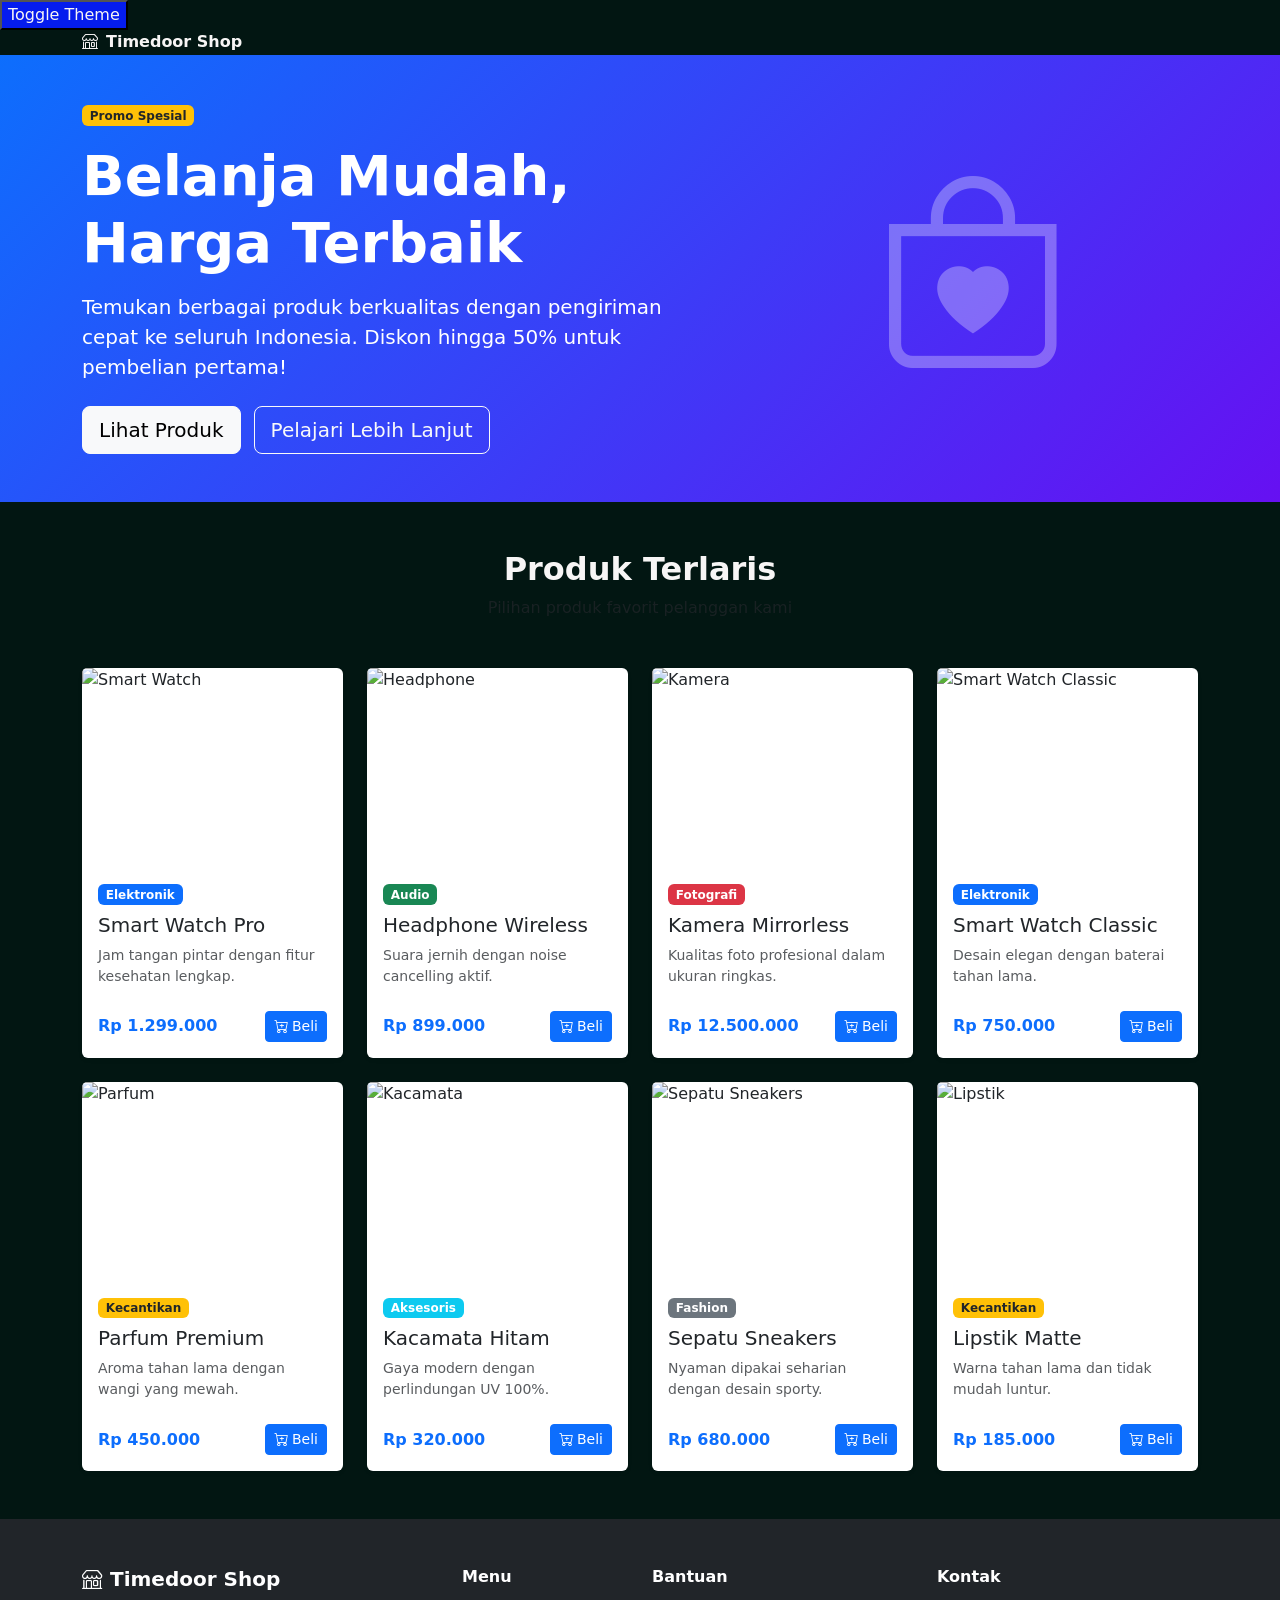
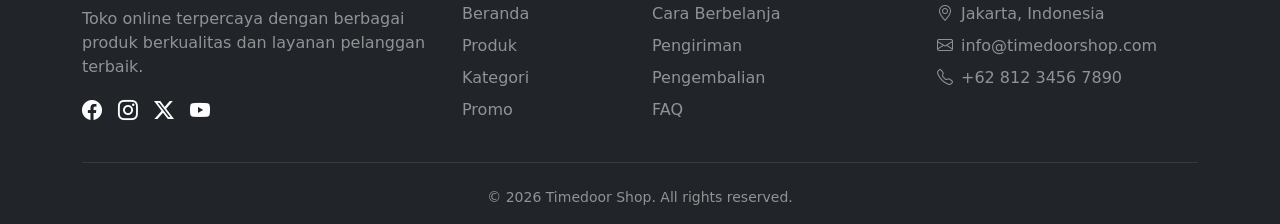
==== index.html @ d0fc8933 "Ini project" ====
<!DOCTYPE html>
<html lang="id">
<head>
  <meta charset="UTF-8">
  <meta name="viewport" content="width=device-width, initial-scale=1.0">
  <title>Timedoor Shop</title>
  <link href="https://cdn.jsdelivr.net/npm/bootstrap@5.3.3/dist/css/bootstrap.min.css" rel="stylesheet">
  <link href="https://cdn.jsdelivr.net/npm/bootstrap-icons@1.11.3/font/bootstrap-icons.min.css" rel="stylesheet">
  <link rel="stylesheet" href="style.css">
  <style>
    .hero {
      background: linear-gradient(135deg, #0d6efd 0%, #6610f2 100%);
      min-height: 420px;
    }
    .product-card img {
      height: 200px;
      object-fit: cover;
    }
    .product-card {
      transition: transform 0.2s, box-shadow 0.2s;
    }
    .product-card:hover {
      transform: translateY(-4px);
      box-shadow: 0 8px 24px rgba(0, 0, 0, 0.12);
    }
    footer a {
      text-decoration: none;
    }
    footer a:hover {
      text-decoration: underline;
    }
  </style>
</head>
<body>
  <button id="theme-toggle">Toggle Theme</button>

  <!-- Header Navigation -->
   <div id="navbar></div>
  <!-- <nav class="navbar navbar-expand-lg text-menu bg-nav sticky-top">
    <div class="container">
      <a class="navbar-brand fw-bold" href="#">
        <i class="bi bi-shop me-2"></i>Timedoor Shop
      </a>
      <button class="navbar-toggler" type="button" data-bs-toggle="collapse" data-bs-target="#navbarNav">
        <span class="navbar-toggler-icon"></span>
      </button>
      <div class="collapse navbar-collapse" id="navbarNav">
        <ul class="navbar-nav me-auto">
          <li class="nav-item">
            <a class="nav-link" href="#">Beranda</a>
          </li>
          <li class="nav-item">
            <a class="nav-link" href="#produk">Produk</a>
          </li>
          <li class="nav-item">
            <a class="nav-link" href="#">Kategori</a>
          </li>
          <li class="nav-item">
            <a class="nav-link" href="#">Tentang</a>
          </li>
        </ul>
        <form class="d-flex me-3" role="search">
          <input class="form-control me-2" type="search" placeholder="Cari produk..." aria-label="Search">
          <button class="btn btn-outline-light" type="submit">
            <i class="bi bi-search"></i>
          </button>
        </form>
        <a href="#" class="btn btn-outline-light position-relative">
          <i class="bi bi-cart3"></i>
          <span id="cart-count" class="position-absolute top-0 start-100 translate-middle badge rounded-pill bg-danger">
            0
          </span>
        </a>
      </div>
    </div>
  </nav>

  <!-- Hero Banner -->
  <section class="hero text-white d-flex align-items-center">
    <div class="container py-5">
      <div class="row align-items-center">
        <div class="col-lg-7">
          <span class="badge bg-warning text-dark mb-3">Promo Spesial</span>
          <h1 class="display-4 fw-bold mb-3">Belanja Mudah, Harga Terbaik</h1>
          <p class="lead mb-4">
            Temukan berbagai produk berkualitas dengan pengiriman cepat ke seluruh Indonesia.
            Diskon hingga 50% untuk pembelian pertama!
          </p>
          <a href="#produk" class="btn btn-light btn-lg me-2">Lihat Produk</a>
          <a href="#" class="btn btn-outline-light btn-lg">Pelajari Lebih Lanjut</a>
        </div>
        <div class="col-lg-5 d-none d-lg-block text-center">
          <i class="bi bi-bag-heart" style="font-size: 12rem; opacity: 0.3;"></i>
        </div>
      </div>
    </div>
  </section>

  <!-- List Product -->
  <section id="produk" class="py-5">
    <div class="container">
      <div class="text-center mb-5">
        <h2 class="fw-bold">Produk Terlaris</h2>
        <p class="text-muted">Pilihan produk favorit pelanggan kami</p>
      </div>

      <div class="row g-4">

        <div class="col-sm-6 col-lg-3">
          <div class="card product-card h-100 border-0 shadow-sm">
            <img src="https://images.unsplash.com/photo-1523275335684-37898b6baf30?w=400&h=300&fit=crop" class="card-img-top" alt="Smart Watch">
            <div class="card-body d-flex flex-column">
              <span class="badge bg-primary align-self-start mb-2">Elektronik</span>
              <h5 class="card-title">Smart Watch Pro</h5>
              <p class="card-text text-muted small flex-grow-1">Jam tangan pintar dengan fitur kesehatan lengkap.</p>
              <div class="d-flex justify-content-between align-items-center mt-2">
                <span class="fw-bold text-primary">Rp 1.299.000</span>
                <button class="btn btn-sm btn-primary btn-beli">
                  <i class="bi bi-cart-plus"></i> Beli
                </button>
              </div>
            </div>
          </div>
        </div>

        <div class="col-sm-6 col-lg-3">
          <div class="card product-card h-100 border-0 shadow-sm">
            <img src="https://images.unsplash.com/photo-1505740420928-5e560c06d30e?w=400&h=300&fit=crop" class="card-img-top" alt="Headphone">
            <div class="card-body d-flex flex-column">
              <span class="badge bg-success align-self-start mb-2">Audio</span>
              <h5 class="card-title">Headphone Wireless</h5>
              <p class="card-text text-muted small flex-grow-1">Suara jernih dengan noise cancelling aktif.</p>
              <div class="d-flex justify-content-between align-items-center mt-2">
                <span class="fw-bold text-primary">Rp 899.000</span>
                <button class="btn btn-sm btn-primary btn-beli">
                  <i class="bi bi-cart-plus"></i> Beli
                </button>
              </div>
            </div>
          </div>
        </div>

        <div class="col-sm-6 col-lg-3">
          <div class="card product-card h-100 border-0 shadow-sm">
            <img src="https://images.unsplash.com/photo-1526170375885-4d8ecf77b99f?w=400&h=300&fit=crop" class="card-img-top" alt="Kamera">
            <div class="card-body d-flex flex-column">
              <span class="badge bg-danger align-self-start mb-2">Fotografi</span>
              <h5 class="card-title">Kamera Mirrorless</h5>
              <p class="card-text text-muted small flex-grow-1">Kualitas foto profesional dalam ukuran ringkas.</p>
              <div class="d-flex justify-content-between align-items-center mt-2">
                <span class="fw-bold text-primary">Rp 12.500.000</span>
                <button class="btn btn-sm btn-primary btn-beli">
                  <i class="bi bi-cart-plus"></i> Beli
                </button>
              </div>
            </div>
          </div>
        </div>

        <div class="col-sm-6 col-lg-3">
          <div class="card product-card h-100 border-0 shadow-sm">
            <img src="https://images.unsplash.com/photo-1546868871-7041f2a55e12?w=400&h=300&fit=crop" class="card-img-top" alt="Smart Watch Classic">
            <div class="card-body d-flex flex-column">
              <span class="badge bg-primary align-self-start mb-2">Elektronik</span>
              <h5 class="card-title">Smart Watch Classic</h5>
              <p class="card-text text-muted small flex-grow-1">Desain elegan dengan baterai tahan lama.</p>
              <div class="d-flex justify-content-between align-items-center mt-2">
                <span class="fw-bold text-primary">Rp 750.000</span>
                <button class="btn btn-sm btn-primary btn-beli">
                  <i class="bi bi-cart-plus"></i> Beli
                </button>
              </div>
            </div>
          </div>
        </div>

        <div class="col-sm-6 col-lg-3">
          <div class="card product-card h-100 border-0 shadow-sm">
            <img src="https://images.unsplash.com/photo-1585386959984-a4155224a1ad?w=400&h=300&fit=crop" class="card-img-top" alt="Parfum">
            <div class="card-body d-flex flex-column">
              <span class="badge bg-warning text-dark align-self-start mb-2">Kecantikan</span>
              <h5 class="card-title">Parfum Premium</h5>
              <p class="card-text text-muted small flex-grow-1">Aroma tahan lama dengan wangi yang mewah.</p>
              <div class="d-flex justify-content-between align-items-center mt-2">
                <span class="fw-bold text-primary">Rp 450.000</span>
                <button class="btn btn-sm btn-primary btn-beli">
                  <i class="bi bi-cart-plus"></i> Beli
                </button>
              </div>
            </div>
          </div>
        </div>

        <div class="col-sm-6 col-lg-3">
          <div class="card product-card h-100 border-0 shadow-sm">
            <img src="https://images.unsplash.com/photo-1572635196237-14b3f281503f?w=400&h=300&fit=crop" class="card-img-top" alt="Kacamata">
            <div class="card-body d-flex flex-column">
              <span class="badge bg-info align-self-start mb-2">Aksesoris</span>
              <h5 class="card-title">Kacamata Hitam</h5>
              <p class="card-text text-muted small flex-grow-1">Gaya modern dengan perlindungan UV 100%.</p>
              <div class="d-flex justify-content-between align-items-center mt-2">
                <span class="fw-bold text-primary">Rp 320.000</span>
                <button class="btn btn-sm btn-primary btn-beli">
                  <i class="bi bi-cart-plus"></i> Beli
                </button>
              </div>
            </div>
          </div>
        </div>

        <div class="col-sm-6 col-lg-3">
          <div class="card product-card h-100 border-0 shadow-sm">
            <img src="https://images.unsplash.com/photo-1560343090-f0409e92791a?w=400&h=300&fit=crop" class="card-img-top" alt="Sepatu Sneakers">
            <div class="card-body d-flex flex-column">
              <span class="badge bg-secondary align-self-start mb-2">Fashion</span>
              <h5 class="card-title">Sepatu Sneakers</h5>
              <p class="card-text text-muted small flex-grow-1">Nyaman dipakai seharian dengan desain sporty.</p>
              <div class="d-flex justify-content-between align-items-center mt-2">
                <span class="fw-bold text-primary">Rp 680.000</span>
                <button class="btn btn-sm btn-primary btn-beli">
                  <i class="bi bi-cart-plus"></i> Beli
                </button>
              </div>
            </div>
          </div>
        </div>

        <div class="col-sm-6 col-lg-3">
          <div class="card product-card h-100 border-0 shadow-sm">
            <img src="https://images.unsplash.com/photo-1586495777744-4413f21062fa?w=400&h=300&fit=crop" class="card-img-top" alt="Lipstik">
            <div class="card-body d-flex flex-column">
              <span class="badge bg-warning text-dark align-self-start mb-2">Kecantikan</span>
              <h5 class="card-title">Lipstik Matte</h5>
              <p class="card-text text-muted small flex-grow-1">Warna tahan lama dan tidak mudah luntur.</p>
              <div class="d-flex justify-content-between align-items-center mt-2">
                <span class="fw-bold text-primary">Rp 185.000</span>
                <button class="btn btn-sm btn-primary btn-beli">
                  <i class="bi bi-cart-plus"></i> Beli
                </button>
              </div>
            </div>
          </div>
        </div>

      </div>
    </div>
  </section>

  <!-- Footer -->
  <footer class="bg-dark text-white pt-5 pb-3">
    <div class="container">
      <div class="row g-4">
        <div class="col-md-4">
          <h5 class="fw-bold mb-3">
            <i class="bi bi-shop me-2"></i>Timedoor Shop
          </h5>
          <p class="text-white-50">
            Toko online terpercaya dengan berbagai produk berkualitas dan layanan pelanggan terbaik.
          </p>
          <div class="d-flex gap-3">
            <a href="#" class="text-white"><i class="bi bi-facebook fs-5"></i></a>
            <a href="#" class="text-white"><i class="bi bi-instagram fs-5"></i></a>
            <a href="#" class="text-white"><i class="bi bi-twitter-x fs-5"></i></a>
            <a href="#" class="text-white"><i class="bi bi-youtube fs-5"></i></a>
          </div>
        </div>
        <div class="col-md-2">
          <h6 class="fw-bold mb-3">Menu</h6>
          <ul class="list-unstyled text-white-50">
            <li class="mb-2"><a href="#" class="text-white-50">Beranda</a></li>
            <li class="mb-2"><a href="#produk" class="text-white-50">Produk</a></li>
            <li class="mb-2"><a href="#" class="text-white-50">Kategori</a></li>
            <li class="mb-2"><a href="#" class="text-white-50">Promo</a></li>
          </ul>
        </div>
        <div class="col-md-3">
          <h6 class="fw-bold mb-3">Bantuan</h6>
          <ul class="list-unstyled text-white-50">
            <li class="mb-2"><a href="#" class="text-white-50">Cara Berbelanja</a></li>
            <li class="mb-2"><a href="#" class="text-white-50">Pengiriman</a></li>
            <li class="mb-2"><a href="#" class="text-white-50">Pengembalian</a></li>
            <li class="mb-2"><a href="#" class="text-white-50">FAQ</a></li>
          </ul>
        </div>
        <div class="col-md-3">
          <h6 class="fw-bold mb-3">Kontak</h6>
          <ul class="list-unstyled text-white-50">
            <li class="mb-2"><i class="bi bi-geo-alt me-2"></i>Jakarta, Indonesia</li>
            <li class="mb-2"><i class="bi bi-envelope me-2"></i>info@timedoorshop.com</li>
            <li class="mb-2"><i class="bi bi-telephone me-2"></i>+62 812 3456 7890</li>
          </ul>
        </div>
      </div>
      <hr class="border-secondary my-4">
      <div class="text-center text-white-50 small">
        &copy; 2026 Timedoor Shop. All rights reserved.
      </div>
    </div>
  </footer>

  <script src="https://cdn.jsdelivr.net/npm/bootstrap@5.3.3/dist/js/bootstrap.bundle.min.js"></script>
  <script src="script.js"></script>

  
</body>
</html>
---- style.css ----
:root {
    --background-color: #021612;
    --btn: #051cee;
    --text: #f7f5f5;
}
.dark {
    --background-color: #e1e1d7;
    --btn: #343a40;
    --text: #e71111; 
}


body {
    height: 100vh;
    width: 100vw;
    background-color: var(--background-color);
    color: var(--text);
}

body button {
    background-color: var(--btn);
    color: var(--text);
}

.text-menu a {
    color: var(--text);
}

.bg-nav {
    background-color: var(--background-color);
}

.buitton-text {
    color: var(--text);
}
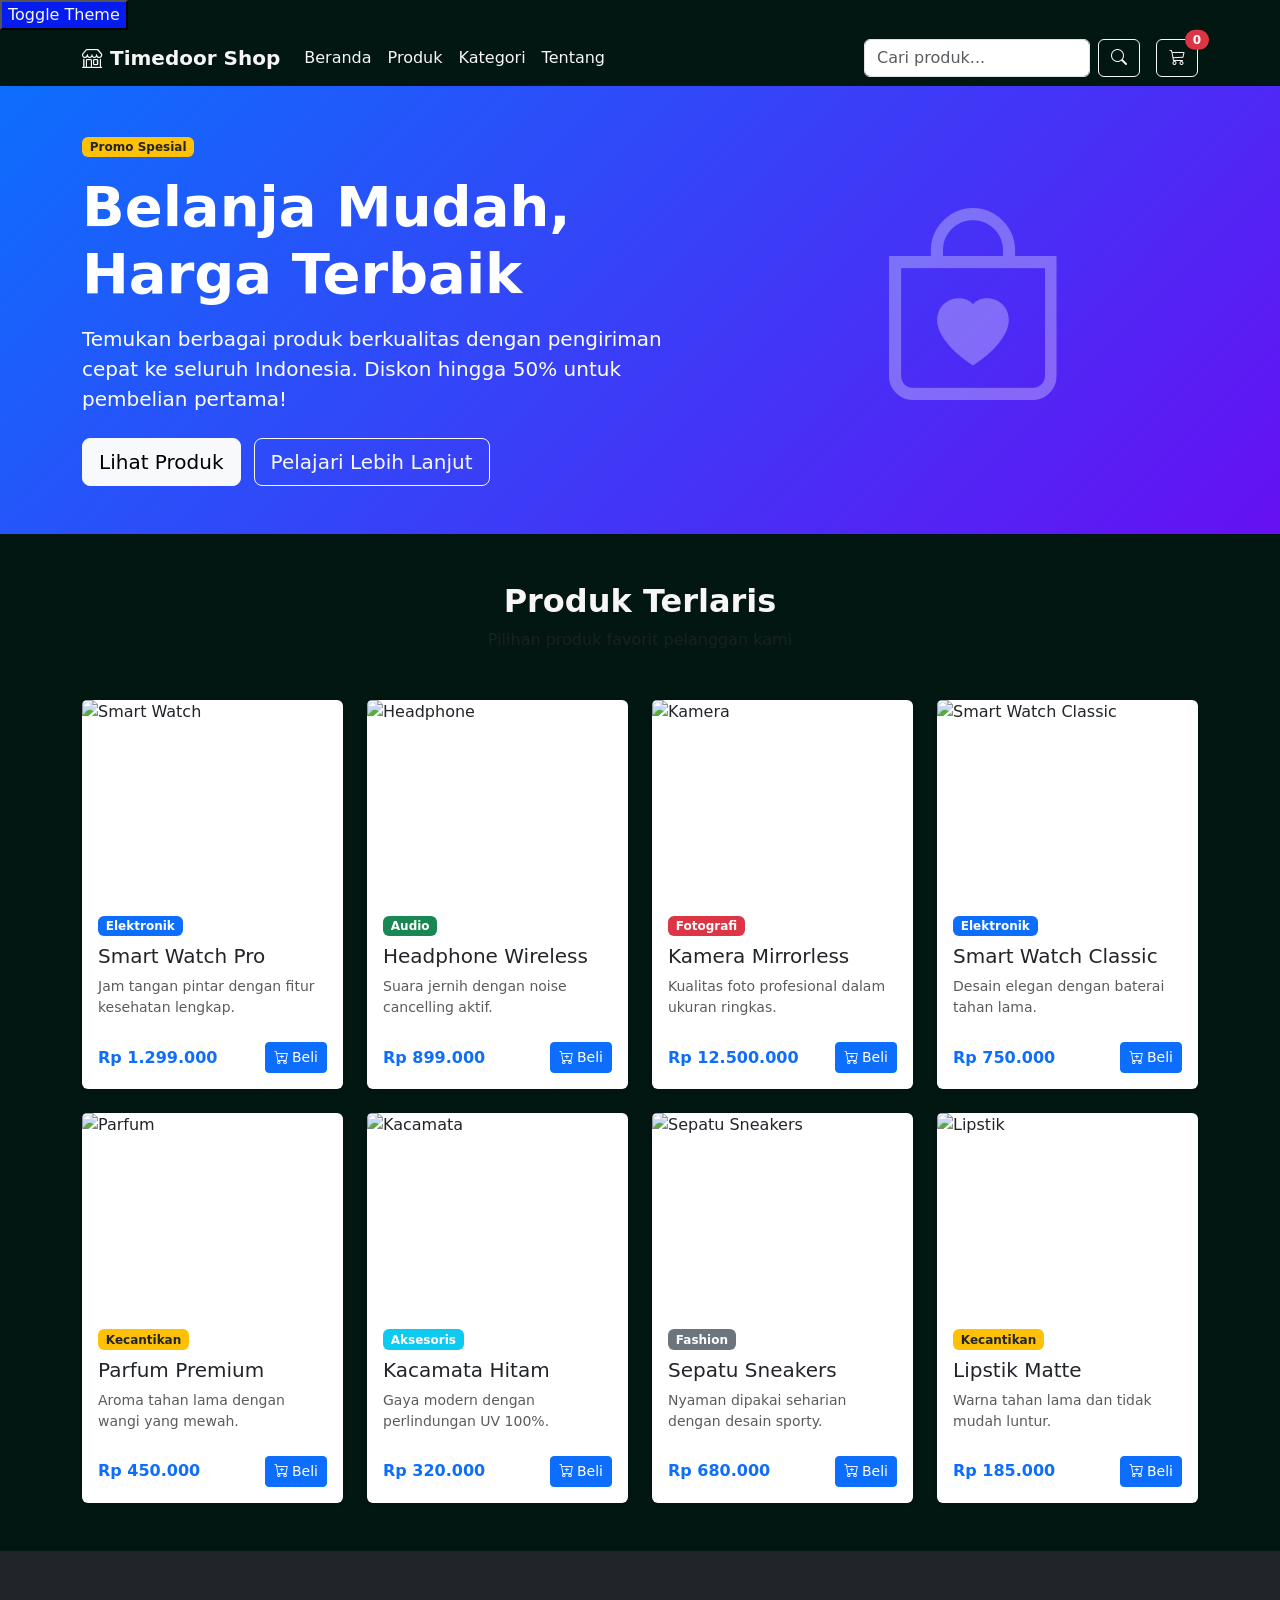
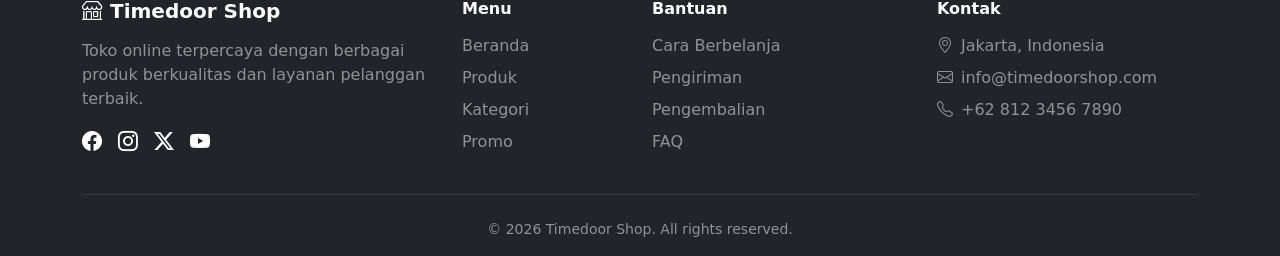
==== commit b63febd0: "ini project" ====
--- a/index.html
+++ b/index.html
@@ -35,8 +35,7 @@
   <button id="theme-toggle">Toggle Theme</button>
 
   <!-- Header Navigation -->
-   <div id="navbar></div>
-  <!-- <nav class="navbar navbar-expand-lg text-menu bg-nav sticky-top">
+  <nav class="navbar navbar-expand-lg text-menu bg-nav sticky-top">
     <div class="container">
       <a class="navbar-brand fw-bold" href="#">
         <i class="bi bi-shop me-2"></i>Timedoor Shop
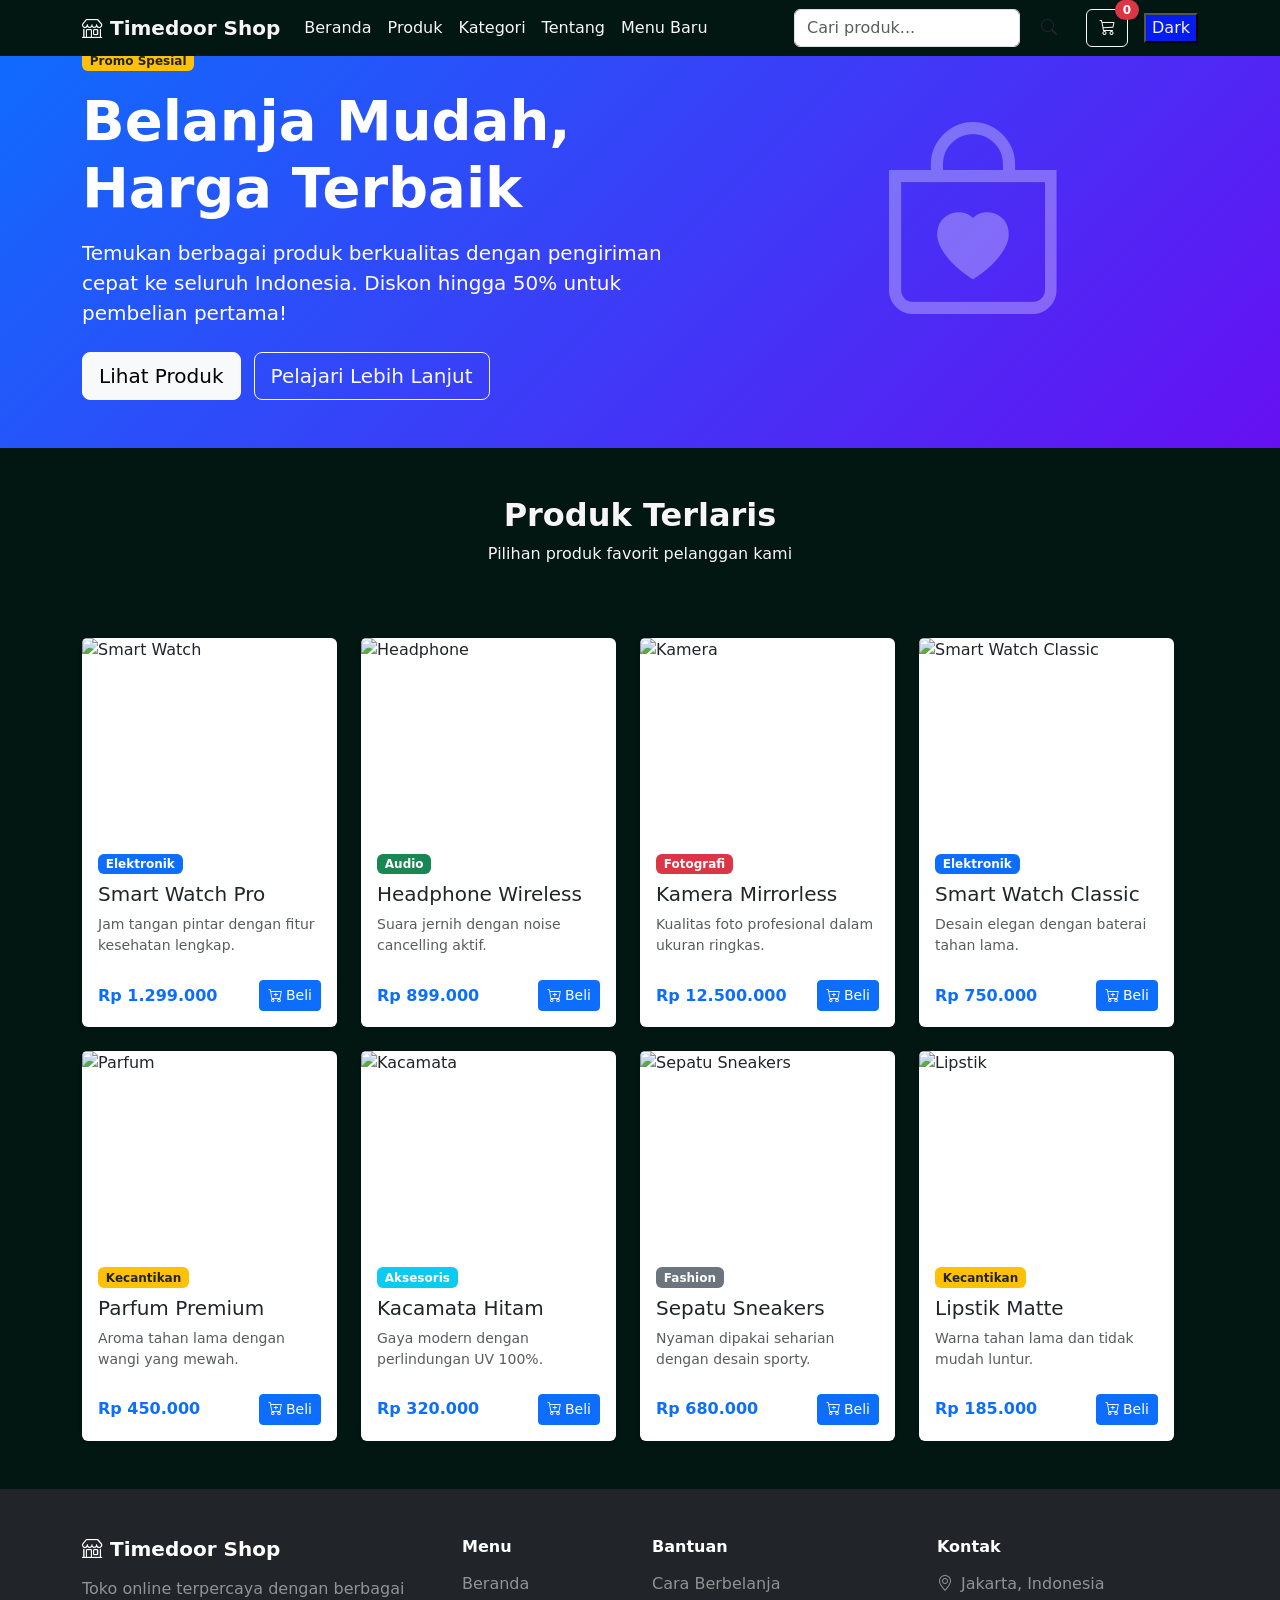
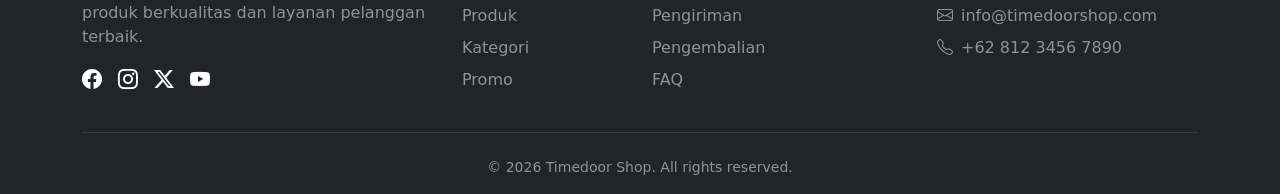
==== commit 5b66db50: "update" ====
--- a/index.html
+++ b/index.html
@@ -6,7 +6,7 @@
   <title>Timedoor Shop</title>
   <link href="https://cdn.jsdelivr.net/npm/bootstrap@5.3.3/dist/css/bootstrap.min.css" rel="stylesheet">
   <link href="https://cdn.jsdelivr.net/npm/bootstrap-icons@1.11.3/font/bootstrap-icons.min.css" rel="stylesheet">
-  <link rel="stylesheet" href="style.css">
+  <link href="css/style.css" rel="stylesheet">
   <style>
     .hero {
       background: linear-gradient(135deg, #0d6efd 0%, #6610f2 100%);
@@ -32,47 +32,8 @@
   </style>
 </head>
 <body>
-  <button id="theme-toggle">Toggle Theme</button>
 
-  <!-- Header Navigation -->
-  <nav class="navbar navbar-expand-lg text-menu bg-nav sticky-top">
-    <div class="container">
-      <a class="navbar-brand fw-bold" href="#">
-        <i class="bi bi-shop me-2"></i>Timedoor Shop
-      </a>
-      <button class="navbar-toggler" type="button" data-bs-toggle="collapse" data-bs-target="#navbarNav">
-        <span class="navbar-toggler-icon"></span>
-      </button>
-      <div class="collapse navbar-collapse" id="navbarNav">
-        <ul class="navbar-nav me-auto">
-          <li class="nav-item">
-            <a class="nav-link" href="#">Beranda</a>
-          </li>
-          <li class="nav-item">
-            <a class="nav-link" href="#produk">Produk</a>
-          </li>
-          <li class="nav-item">
-            <a class="nav-link" href="#">Kategori</a>
-          </li>
-          <li class="nav-item">
-            <a class="nav-link" href="#">Tentang</a>
-          </li>
-        </ul>
-        <form class="d-flex me-3" role="search">
-          <input class="form-control me-2" type="search" placeholder="Cari produk..." aria-label="Search">
-          <button class="btn btn-outline-light" type="submit">
-            <i class="bi bi-search"></i>
-          </button>
-        </form>
-        <a href="#" class="btn btn-outline-light position-relative">
-          <i class="bi bi-cart3"></i>
-          <span id="cart-count" class="position-absolute top-0 start-100 translate-middle badge rounded-pill bg-danger">
-            0
-          </span>
-        </a>
-      </div>
-    </div>
-  </nav>
+  <div id="navbar" class="fixed-top"></div>
 
   <!-- Hero Banner -->
   <section class="hero text-white d-flex align-items-center">
@@ -100,206 +61,24 @@
     <div class="container">
       <div class="text-center mb-5">
         <h2 class="fw-bold">Produk Terlaris</h2>
-        <p class="text-muted">Pilihan produk favorit pelanggan kami</p>
+        <p>Pilihan produk favorit pelanggan kami</p>
       </div>
 
       <div class="row g-4">
 
-        <div class="col-sm-6 col-lg-3">
-          <div class="card product-card h-100 border-0 shadow-sm">
-            <img src="https://images.unsplash.com/photo-1523275335684-37898b6baf30?w=400&h=300&fit=crop" class="card-img-top" alt="Smart Watch">
-            <div class="card-body d-flex flex-column">
-              <span class="badge bg-primary align-self-start mb-2">Elektronik</span>
-              <h5 class="card-title">Smart Watch Pro</h5>
-              <p class="card-text text-muted small flex-grow-1">Jam tangan pintar dengan fitur kesehatan lengkap.</p>
-              <div class="d-flex justify-content-between align-items-center mt-2">
-                <span class="fw-bold text-primary">Rp 1.299.000</span>
-                <button class="btn btn-sm btn-primary btn-beli">
-                  <i class="bi bi-cart-plus"></i> Beli
-                </button>
-              </div>
-            </div>
-          </div>
-        </div>
+        <div class="row g-4" id="home-product-list"></div>
 
-        <div class="col-sm-6 col-lg-3">
-          <div class="card product-card h-100 border-0 shadow-sm">
-            <img src="https://images.unsplash.com/photo-1505740420928-5e560c06d30e?w=400&h=300&fit=crop" class="card-img-top" alt="Headphone">
-            <div class="card-body d-flex flex-column">
-              <span class="badge bg-success align-self-start mb-2">Audio</span>
-              <h5 class="card-title">Headphone Wireless</h5>
-              <p class="card-text text-muted small flex-grow-1">Suara jernih dengan noise cancelling aktif.</p>
-              <div class="d-flex justify-content-between align-items-center mt-2">
-                <span class="fw-bold text-primary">Rp 899.000</span>
-                <button class="btn btn-sm btn-primary btn-beli">
-                  <i class="bi bi-cart-plus"></i> Beli
-                </button>
-              </div>
-            </div>
-          </div>
-        </div>
-
-        <div class="col-sm-6 col-lg-3">
-          <div class="card product-card h-100 border-0 shadow-sm">
-            <img src="https://images.unsplash.com/photo-1526170375885-4d8ecf77b99f?w=400&h=300&fit=crop" class="card-img-top" alt="Kamera">
-            <div class="card-body d-flex flex-column">
-              <span class="badge bg-danger align-self-start mb-2">Fotografi</span>
-              <h5 class="card-title">Kamera Mirrorless</h5>
-              <p class="card-text text-muted small flex-grow-1">Kualitas foto profesional dalam ukuran ringkas.</p>
-              <div class="d-flex justify-content-between align-items-center mt-2">
-                <span class="fw-bold text-primary">Rp 12.500.000</span>
-                <button class="btn btn-sm btn-primary btn-beli">
-                  <i class="bi bi-cart-plus"></i> Beli
-                </button>
-              </div>
-            </div>
-          </div>
-        </div>
-
-        <div class="col-sm-6 col-lg-3">
-          <div class="card product-card h-100 border-0 shadow-sm">
-            <img src="https://images.unsplash.com/photo-1546868871-7041f2a55e12?w=400&h=300&fit=crop" class="card-img-top" alt="Smart Watch Classic">
-            <div class="card-body d-flex flex-column">
-              <span class="badge bg-primary align-self-start mb-2">Elektronik</span>
-              <h5 class="card-title">Smart Watch Classic</h5>
-              <p class="card-text text-muted small flex-grow-1">Desain elegan dengan baterai tahan lama.</p>
-              <div class="d-flex justify-content-between align-items-center mt-2">
-                <span class="fw-bold text-primary">Rp 750.000</span>
-                <button class="btn btn-sm btn-primary btn-beli">
-                  <i class="bi bi-cart-plus"></i> Beli
-                </button>
-              </div>
-            </div>
-          </div>
-        </div>
-
-        <div class="col-sm-6 col-lg-3">
-          <div class="card product-card h-100 border-0 shadow-sm">
-            <img src="https://images.unsplash.com/photo-1585386959984-a4155224a1ad?w=400&h=300&fit=crop" class="card-img-top" alt="Parfum">
-            <div class="card-body d-flex flex-column">
-              <span class="badge bg-warning text-dark align-self-start mb-2">Kecantikan</span>
-              <h5 class="card-title">Parfum Premium</h5>
-              <p class="card-text text-muted small flex-grow-1">Aroma tahan lama dengan wangi yang mewah.</p>
-              <div class="d-flex justify-content-between align-items-center mt-2">
-                <span class="fw-bold text-primary">Rp 450.000</span>
-                <button class="btn btn-sm btn-primary btn-beli">
-                  <i class="bi bi-cart-plus"></i> Beli
-                </button>
-              </div>
-            </div>
-          </div>
-        </div>
-
-        <div class="col-sm-6 col-lg-3">
-          <div class="card product-card h-100 border-0 shadow-sm">
-            <img src="https://images.unsplash.com/photo-1572635196237-14b3f281503f?w=400&h=300&fit=crop" class="card-img-top" alt="Kacamata">
-            <div class="card-body d-flex flex-column">
-              <span class="badge bg-info align-self-start mb-2">Aksesoris</span>
-              <h5 class="card-title">Kacamata Hitam</h5>
-              <p class="card-text text-muted small flex-grow-1">Gaya modern dengan perlindungan UV 100%.</p>
-              <div class="d-flex justify-content-between align-items-center mt-2">
-                <span class="fw-bold text-primary">Rp 320.000</span>
-                <button class="btn btn-sm btn-primary btn-beli">
-                  <i class="bi bi-cart-plus"></i> Beli
-                </button>
-              </div>
-            </div>
-          </div>
-        </div>
-
-        <div class="col-sm-6 col-lg-3">
-          <div class="card product-card h-100 border-0 shadow-sm">
-            <img src="https://images.unsplash.com/photo-1560343090-f0409e92791a?w=400&h=300&fit=crop" class="card-img-top" alt="Sepatu Sneakers">
-            <div class="card-body d-flex flex-column">
-              <span class="badge bg-secondary align-self-start mb-2">Fashion</span>
-              <h5 class="card-title">Sepatu Sneakers</h5>
-              <p class="card-text text-muted small flex-grow-1">Nyaman dipakai seharian dengan desain sporty.</p>
-              <div class="d-flex justify-content-between align-items-center mt-2">
-                <span class="fw-bold text-primary">Rp 680.000</span>
-                <button class="btn btn-sm btn-primary btn-beli">
-                  <i class="bi bi-cart-plus"></i> Beli
-                </button>
-              </div>
-            </div>
-          </div>
-        </div>
-
-        <div class="col-sm-6 col-lg-3">
-          <div class="card product-card h-100 border-0 shadow-sm">
-            <img src="https://images.unsplash.com/photo-1586495777744-4413f21062fa?w=400&h=300&fit=crop" class="card-img-top" alt="Lipstik">
-            <div class="card-body d-flex flex-column">
-              <span class="badge bg-warning text-dark align-self-start mb-2">Kecantikan</span>
-              <h5 class="card-title">Lipstik Matte</h5>
-              <p class="card-text text-muted small flex-grow-1">Warna tahan lama dan tidak mudah luntur.</p>
-              <div class="d-flex justify-content-between align-items-center mt-2">
-                <span class="fw-bold text-primary">Rp 185.000</span>
-                <button class="btn btn-sm btn-primary btn-beli">
-                  <i class="bi bi-cart-plus"></i> Beli
-                </button>
-              </div>
-            </div>
-          </div>
-        </div>
-
+        
       </div>
     </div>
   </section>
 
-  <!-- Footer -->
-  <footer class="bg-dark text-white pt-5 pb-3">
-    <div class="container">
-      <div class="row g-4">
-        <div class="col-md-4">
-          <h5 class="fw-bold mb-3">
-            <i class="bi bi-shop me-2"></i>Timedoor Shop
-          </h5>
-          <p class="text-white-50">
-            Toko online terpercaya dengan berbagai produk berkualitas dan layanan pelanggan terbaik.
-          </p>
-          <div class="d-flex gap-3">
-            <a href="#" class="text-white"><i class="bi bi-facebook fs-5"></i></a>
-            <a href="#" class="text-white"><i class="bi bi-instagram fs-5"></i></a>
-            <a href="#" class="text-white"><i class="bi bi-twitter-x fs-5"></i></a>
-            <a href="#" class="text-white"><i class="bi bi-youtube fs-5"></i></a>
-          </div>
-        </div>
-        <div class="col-md-2">
-          <h6 class="fw-bold mb-3">Menu</h6>
-          <ul class="list-unstyled text-white-50">
-            <li class="mb-2"><a href="#" class="text-white-50">Beranda</a></li>
-            <li class="mb-2"><a href="#produk" class="text-white-50">Produk</a></li>
-            <li class="mb-2"><a href="#" class="text-white-50">Kategori</a></li>
-            <li class="mb-2"><a href="#" class="text-white-50">Promo</a></li>
-          </ul>
-        </div>
-        <div class="col-md-3">
-          <h6 class="fw-bold mb-3">Bantuan</h6>
-          <ul class="list-unstyled text-white-50">
-            <li class="mb-2"><a href="#" class="text-white-50">Cara Berbelanja</a></li>
-            <li class="mb-2"><a href="#" class="text-white-50">Pengiriman</a></li>
-            <li class="mb-2"><a href="#" class="text-white-50">Pengembalian</a></li>
-            <li class="mb-2"><a href="#" class="text-white-50">FAQ</a></li>
-          </ul>
-        </div>
-        <div class="col-md-3">
-          <h6 class="fw-bold mb-3">Kontak</h6>
-          <ul class="list-unstyled text-white-50">
-            <li class="mb-2"><i class="bi bi-geo-alt me-2"></i>Jakarta, Indonesia</li>
-            <li class="mb-2"><i class="bi bi-envelope me-2"></i>info@timedoorshop.com</li>
-            <li class="mb-2"><i class="bi bi-telephone me-2"></i>+62 812 3456 7890</li>
-          </ul>
-        </div>
-      </div>
-      <hr class="border-secondary my-4">
-      <div class="text-center text-white-50 small">
-        &copy; 2026 Timedoor Shop. All rights reserved.
-      </div>
-    </div>
-  </footer>
+  <div id="footer"></div>
+  
 
   <script src="https://cdn.jsdelivr.net/npm/bootstrap@5.3.3/dist/js/bootstrap.bundle.min.js"></script>
-  <script src="script.js"></script>
-
-  
+  <script src="js/products.js"></script>
+  <script src="js/productCard.js"></script>
+  <script src="js/script.js"></script>
 </body>
-</html>+</html>
--- a/css/style.css
+++ b/css/style.css
@@ -0,0 +1,35 @@
+:root {
+    --background-color: #021612;
+    --btn: #051cee;
+    --text: #f7f5f5;
+}
+.gelap {
+    --background-color: #e1e1d7;
+    --btn: #343a40;
+    --text: #e71111; 
+}
+
+
+body {
+    height: 100vh;
+    width: 100vw;
+    background-color: var(--background-color);
+    color: var(--text);
+}
+
+body button {
+    background-color: var(--btn);
+    color: var(--text);
+}
+
+.text-menu a {
+    color: var(--text);
+}
+
+.bg-nav {
+    background-color: var(--background-color);
+}
+
+.buitton-text {
+    color: var(--text);
+}
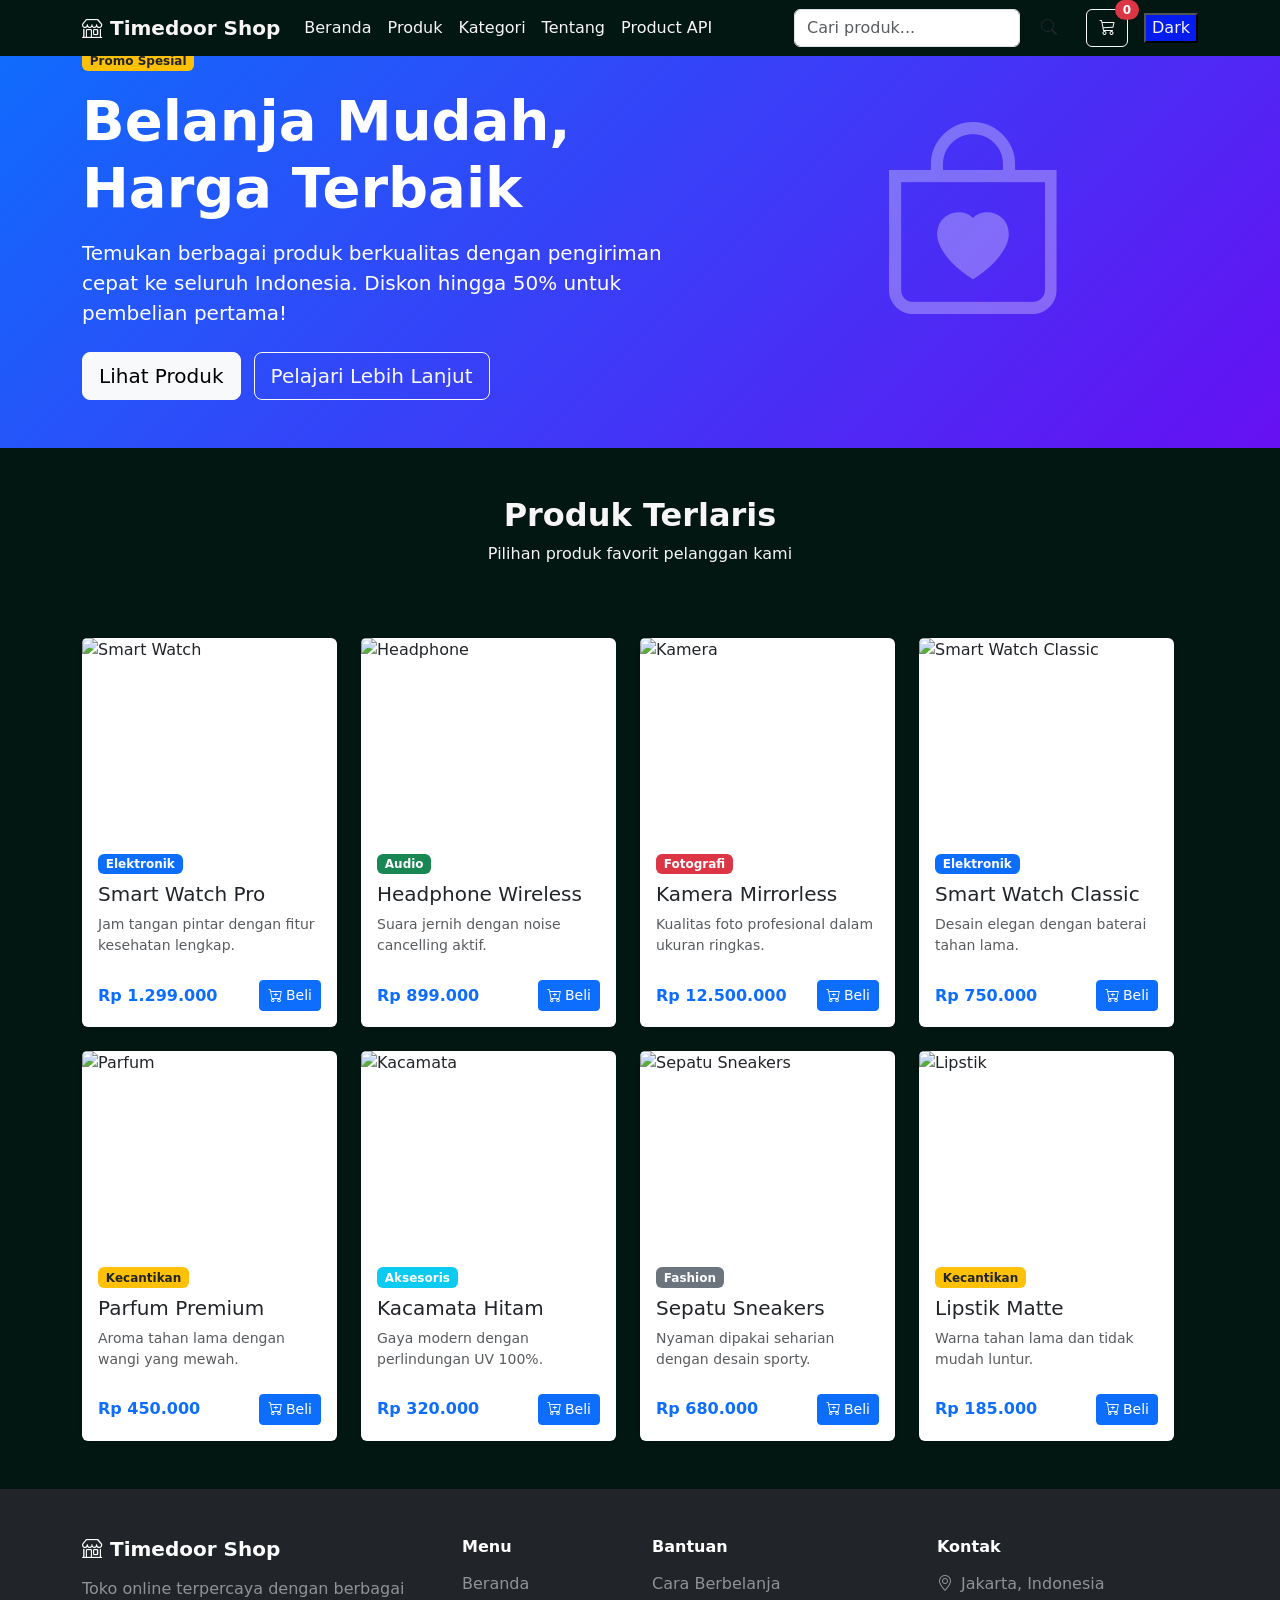
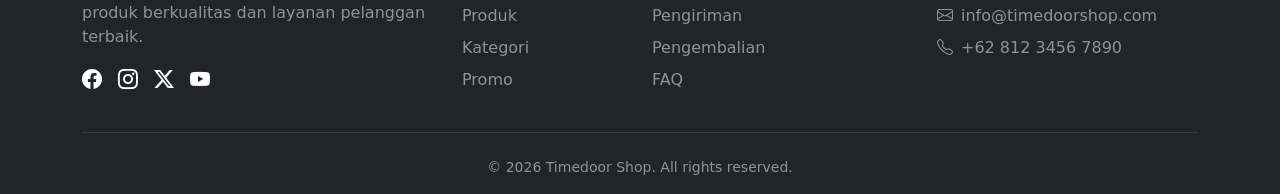
==== commit bd838407: "add API" ====
--- a/index.html
+++ b/index.html
@@ -80,5 +80,6 @@
   <script src="js/products.js"></script>
   <script src="js/productCard.js"></script>
   <script src="js/script.js"></script>
+  <script src="js/apiproducts.js"></script>
 </body>
 </html>
